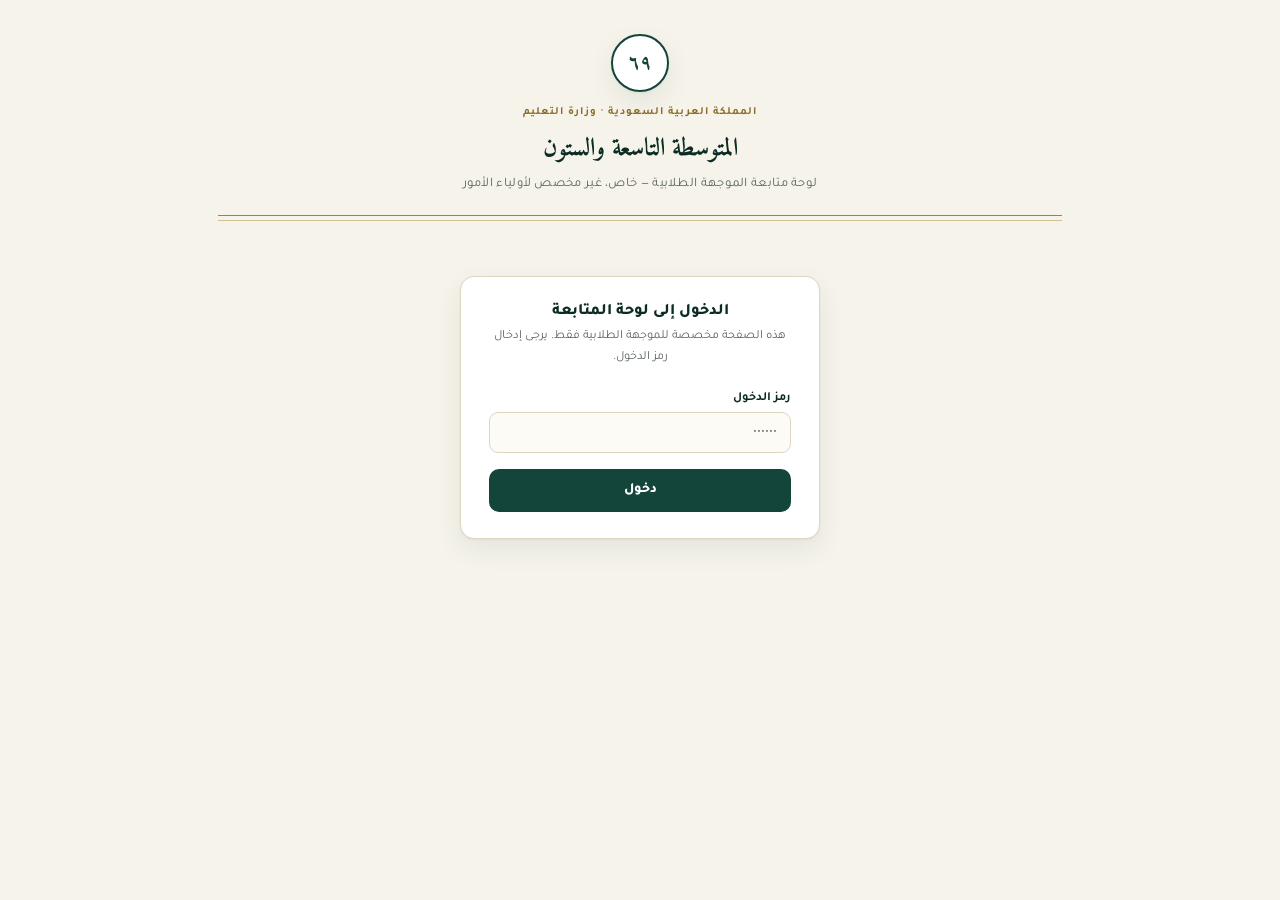
==== dashboard.html @ 9fd3e543 "Add files via upload" ====
<!doctype html>
<html dir="rtl" lang="ar">
<head>
<meta charset="UTF-8" />
<meta name="viewport" content="width=device-width, initial-scale=1" />
<title>لوحة المتابعة — المتوسطة التاسعة والستون</title>
<link rel="stylesheet" href="style.css" />
<style>
  .stats-grid{ display:grid; grid-template-columns:repeat(4,1fr); gap:12px; margin-bottom:18px; }
  @media (max-width:700px){ .stats-grid{ grid-template-columns:repeat(2,1fr); } }
  .stat-card{ background:var(--paper); border:1px solid var(--line); border-radius:12px; padding:15px 17px; box-shadow:var(--shadow); }
  .stat-card .value{ font-size:24px; font-weight:800; color:var(--forest-900); }
  .stat-card .label{ font-size:11.5px; color:var(--ink-soft); margin-top:2px; }

  .filters-row{ display:flex; gap:10px; flex-wrap:wrap; margin-bottom:16px; }
  .filters-row input, .filters-row select{
    font-family:inherit; font-size:13px; padding:10px 12px; border-radius:9px;
    border:1px solid var(--line); background:var(--paper);
  }
  .filters-row input{ flex:1; min-width:180px; }

  .legend{ display:flex; gap:14px; flex-wrap:wrap; margin-bottom:16px; font-size:11.5px; color:var(--ink-soft); }
  .legend-item{ display:flex; align-items:center; gap:6px; }
  .dot{ width:9px; height:9px; border-radius:50%; display:inline-block; }
  .dot.g{ background:var(--green); } .dot.y{ background:var(--yellow); }
  .dot.o{ background:var(--orange); } .dot.r{ background:var(--red); }

  .empty-state{
    text-align:center; padding:44px 20px; color:var(--ink-soft);
    background: repeating-linear-gradient(var(--paper), var(--paper) 27px, #F1EEE1 28px);
    border:1px dashed var(--line); border-radius:14px;
  }
  .empty-state .big{ font-size:15px; font-weight:800; color:var(--forest-900); margin-bottom:6px; }
  .loading{ text-align:center; padding:40px; color:var(--ink-soft); font-size:13px; }

  .student-list{ display:flex; flex-direction:column; gap:10px; }
  .student-card{
    background:var(--paper); border:1px solid var(--line); border-radius:12px;
    border-right: 6px solid var(--status-color, var(--green));
    padding:15px 17px; box-shadow:var(--shadow);
  }
  .student-card-head{ display:flex; justify-content:space-between; align-items:flex-start; gap:10px; cursor:pointer; }
  .student-name{ font-size:14.5px; font-weight:800; color:var(--forest-900); }
  .student-meta{ font-size:12px; color:var(--ink-soft); margin-top:2px; }
  .status-badge{ display:flex; align-items:center; gap:6px; font-size:12px; font-weight:800; padding:5px 11px; border-radius:999px; white-space:nowrap; }
  .status-badge.g{ background:var(--green-bg); color:var(--green); }
  .status-badge.y{ background:var(--yellow-bg); color:var(--yellow); }
  .status-badge.o{ background:var(--orange-bg); color:var(--orange); }
  .status-badge.r{ background:var(--red-bg); color:var(--red); }

  .counts-row{ display:flex; gap:8px; flex-wrap:wrap; margin-top:10px; }
  .count-pill{ font-size:11.5px; background:#F5F2E7; border:1px solid var(--line); padding:4px 10px; border-radius:999px; color:var(--ink-soft); }
  .count-pill b{ color:var(--ink); }

  .details-panel{ display:none; margin-top:12px; padding-top:12px; border-top:1px dashed var(--line); }
  .details-panel.open{ display:block; }
  .history-item{ font-size:12px; padding:8px 0; border-bottom:1px solid #F1EEE1; }
  .history-item:last-child{ border-bottom:none; }
  .history-item .h-top{ display:flex; justify-content:space-between; font-weight:700; }
  .history-item .h-reason{ color:var(--ink-soft); margin-top:2px; }
  .history-item a{ color:var(--forest-500); font-weight:700; }

  .toggle-caret{ font-size:11px; color:var(--ink-soft); margin-inline-start:6px; }
  .section-title{ font-size:13px; font-weight:800; color:var(--forest-900); margin:24px 0 10px; }

  .class-bars{ display:flex; flex-direction:column; gap:8px; }
  .class-bar-row{ display:flex; align-items:center; gap:10px; font-size:12.5px; }
  .class-bar-label{ width:130px; flex-shrink:0; color:var(--ink-soft); }
  .class-bar-track{ flex:1; background:#F1EEE1; border-radius:6px; height:10px; overflow:hidden; }
  .class-bar-fill{ height:100%; background:var(--gold); border-radius:6px; }
  .class-bar-count{ width:22px; text-align:left; font-weight:700; }

  .danger-zone{ margin-top:26px; text-align:center; }
  .danger-link{ font-size:11.5px; color:var(--ink-soft); background:none; border:none; cursor:pointer; text-decoration:underline; font-family:inherit; }
  .confirm-box{ display:none; margin-top:10px; background:var(--red-bg); border:1px solid #F1CFC6; border-radius:10px; padding:12px 14px; font-size:12.5px; color:var(--red); }
  .confirm-box.show{ display:block; }
  .confirm-box .actions{ display:flex; gap:8px; justify-content:center; margin-top:8px; }
  .confirm-box button{ font-family:inherit; font-size:12px; font-weight:700; padding:7px 15px; border-radius:8px; border:none; cursor:pointer; }
  .confirm-yes{ background:var(--red); color:#fff; }
  .confirm-no{ background:#fff; border:1px solid var(--line) !important; color:var(--ink); }

  /* Gate */
  .gate{ max-width:360px; margin: 60px auto; text-align:center; }
  .gate .field{ text-align:right; }
  .gate-msg{ font-size:12.5px; color:var(--red); margin-top:10px; display:none; }
  .gate-msg.show{ display:block; }
  .hidden{ display:none !important; }
</style>
</head>
<body>
<div class="shell">

  <div class="letterhead">
    <div class="emblem">٦٩</div>
    <div class="kicker">المملكة العربية السعودية · وزارة التعليم</div>
    <h1>المتوسطة التاسعة والستون</h1>
    <p>لوحة متابعة الموجهة الطلابية — خاص، غير مخصص لأولياء الأمور</p>
  </div>

  <!-- ACCESS GATE -->
  <div class="card gate" id="gateCard">
    <p class="card-title">الدخول إلى لوحة المتابعة</p>
    <p class="card-sub">هذه الصفحة مخصصة للموجهة الطلابية فقط. يرجى إدخال رمز الدخول.</p>
    <div class="field">
      <label>رمز الدخول</label>
      <input type="text" id="pinInput" placeholder="••••••" />
    </div>
    <button class="btn btn-primary" id="gateBtn" style="width:100%;">دخول</button>
    <div class="gate-msg" id="gateMsg">رمز الدخول غير صحيح، يرجى المحاولة مرة أخرى.</div>
  </div>

  <!-- DASHBOARD -->
  <div id="dashboardWrap" class="hidden">

    <div class="stats-grid" id="statsGrid">
      <div class="stat-card"><div class="value">—</div><div class="label">حالات اليوم</div></div>
      <div class="stat-card"><div class="value">—</div><div class="label">هذا الأسبوع</div></div>
      <div class="stat-card"><div class="value">—</div><div class="label">هذا الشهر</div></div>
      <div class="stat-card"><div class="value">—</div><div class="label">إجمالي الطالبات المسجَّلات</div></div>
    </div>

    <div class="legend">
      <span class="legend-item"><span class="dot g"></span> متابعة عادية</span>
      <span class="legend-item"><span class="dot y"></span> تحتاج انتباهًا</span>
      <span class="legend-item"><span class="dot o"></span> تحتاج متابعة من الموجهة</span>
      <span class="legend-item"><span class="dot r"></span> تحتاج إجراء عاجل</span>
    </div>

    <div class="filters-row">
      <input type="text" id="searchInput" placeholder="بحث باسم الطالبة..." />
      <select id="gradeFilter">
        <option value="">كل الصفوف</option>
        <option>الأول متوسط</option>
        <option>الثاني متوسط</option>
        <option>الثالث متوسط</option>
      </select>
      <select id="statusFilter">
        <option value="">كل الحالات</option>
        <option value="g">🟢 عادية</option>
        <option value="y">🟡 تحتاج انتباهًا</option>
        <option value="o">🟠 تحتاج متابعة</option>
        <option value="r">🔴 عاجلة</option>
      </select>
      <button class="btn btn-ghost" id="refreshBtn">↻ تحديث</button>
    </div>

    <div id="dashBody"><div class="loading">جارٍ تحميل البيانات...</div></div>

    <p class="section-title">الفصول الأكثر غيابًا</p>
    <div class="card" style="padding:16px 18px;">
      <div class="class-bars" id="classBars"><div class="loading" style="padding:10px;">...</div></div>
    </div>

    <div class="danger-zone">
      <button class="danger-link" id="resetLink">مسح جميع البيانات المسجَّلة</button>
      <div class="confirm-box" id="confirmBox">
        هذا الإجراء سيحذف كل السجلات نهائيًا من مصدر البيانات ولا يمكن التراجع عنه. يرجى التأكيد.
        <div class="actions">
          <button class="confirm-yes" id="confirmYes">تأكيد الحذف</button>
          <button class="confirm-no" id="confirmNo">إلغاء</button>
        </div>
      </div>
    </div>
  </div>

</div>

<script>
  // ============ CONFIG ============
  const APPS_SCRIPT_URL = "PASTE_YOUR_APPS_SCRIPT_WEB_APP_URL_HERE";
  // =================================

  let ACCESS_KEY = '';
  let allRecords = [];
  let refreshInterval = null;

  const gateCard = document.getElementById('gateCard');
  const dashboardWrap = document.getElementById('dashboardWrap');
  const pinInput = document.getElementById('pinInput');
  const gateMsg = document.getElementById('gateMsg');

  document.getElementById('gateBtn').addEventListener('click', tryUnlock);
  pinInput.addEventListener('keydown', (e) => { if(e.key === 'Enter') tryUnlock(); });

  async function tryUnlock(){
    const pin = pinInput.value.trim();
    if(!pin) return;
    gateMsg.classList.remove('show');
    const ok = await loadDashboard(pin);
    if(ok){
      ACCESS_KEY = pin;
      gateCard.classList.add('hidden');
      dashboardWrap.classList.remove('hidden');
      if(refreshInterval) clearInterval(refreshInterval);
      refreshInterval = setInterval(() => loadDashboard(ACCESS_KEY), 20000);
    }else{
      gateMsg.classList.add('show');
    }
  }

  function daysAgo(dateStr){
    return Math.floor((new Date() - new Date(dateStr)) / 86400000);
  }

  function statusFor(undocumented, total){
    if(undocumented >= 6 || total >= 10) return { level:'r', label:'تحتاج إجراء عاجل', color:'var(--red)' };
    if(undocumented >= 4 || total >= 7)  return { level:'o', label:'تحتاج متابعة من الموجهة', color:'var(--orange)' };
    if(undocumented >= 2 || total >= 4)  return { level:'y', label:'تحتاج انتباهًا', color:'var(--yellow)' };
    return { level:'g', label:'متابعة عادية', color:'var(--green)' };
  }

  function groupByStudent(records){
    const map = {};
    records.forEach(r => {
      const key = r.studentName + '|' + r.grade + '|' + r.section;
      if(!map[key]) map[key] = { studentName:r.studentName, grade:r.grade, section:r.section, items:[] };
      map[key].items.push(r);
    });
    return Object.values(map).map(s => {
      const absences = s.items.filter(i => i.type === 'غياب');
      const documented = absences.filter(i => i.fileUrl);
      const undocumented = absences.filter(i => !i.fileUrl);
      const late = s.items.filter(i => i.type === 'تأخر');
      const early = s.items.filter(i => i.type === 'خروج مبكر');
      const sorted = [...s.items].sort((a,b) => new Date(b.date) - new Date(a.date));
      return {
        ...s,
        totalAbsences: absences.length,
        documentedCount: documented.length,
        undocumentedCount: undocumented.length,
        lateCount: late.length,
        earlyCount: early.length,
        lastDate: sorted[0] ? sorted[0].date : null,
        history: sorted,
        status: statusFor(undocumented.length, absences.length)
      };
    });
  }

  function renderStats(records){
    const today = new Date().toISOString().slice(0,10);
    const todayCount = records.filter(r => r.date === today).length;
    const weekCount = records.filter(r => daysAgo(r.date) <= 7 && daysAgo(r.date) >= 0).length;
    const monthCount = records.filter(r => daysAgo(r.date) <= 30 && daysAgo(r.date) >= 0).length;
    const studentSet = new Set(records.map(r => r.studentName + '|' + r.grade + '|' + r.section));
    const cards = document.querySelectorAll('#statsGrid .stat-card .value');
    cards[0].textContent = todayCount;
    cards[1].textContent = weekCount;
    cards[2].textContent = monthCount;
    cards[3].textContent = studentSet.size;
  }

  function renderClassBars(records){
    const counts = {};
    records.filter(r => r.type === 'غياب').forEach(r => {
      const key = r.grade + ' - فصل ' + r.section;
      counts[key] = (counts[key] || 0) + 1;
    });
    const entries = Object.entries(counts).sort((a,b) => b[1]-a[1]).slice(0,6);
    const wrap = document.getElementById('classBars');
    if(entries.length === 0){
      wrap.innerHTML = '<p style="font-size:12.5px;color:var(--ink-soft);margin:0;">لا توجد بيانات كافية بعد.</p>';
      return;
    }
    const max = Math.max(...entries.map(e => e[1]));
    wrap.innerHTML = entries.map(([label, count]) => `
      <div class="class-bar-row">
        <div class="class-bar-label">${label}</div>
        <div class="class-bar-track"><div class="class-bar-fill" style="width:${(count/max*100).toFixed(0)}%"></div></div>
        <div class="class-bar-count">${count}</div>
      </div>`).join('');
  }

  function escapeHtml(str){
    const div = document.createElement('div');
    div.textContent = str || '';
    return div.innerHTML;
  }

  function renderStudentList(){
    const search = document.getElementById('searchInput').value.trim();
    const gradeFilter = document.getElementById('gradeFilter').value;
    const statusFilterVal = document.getElementById('statusFilter').value;
    const dashBody = document.getElementById('dashBody');

    if(allRecords.length === 0){
      dashBody.innerHTML = `<div class="empty-state"><div class="big">لا توجد بيانات غياب مسجلة بعد</div><div>بمجرد أن يبدأ أولياء الأمور بتعبئة النموذج، ستظهر بيانات الطالبات هنا.</div></div>`;
      return;
    }

    let students = groupByStudent(allRecords);
    if(search) students = students.filter(s => s.studentName.includes(search));
    if(gradeFilter) students = students.filter(s => s.grade === gradeFilter);
    if(statusFilterVal) students = students.filter(s => s.status.level === statusFilterVal);
    students.sort((a,b) => b.undocumentedCount - a.undocumentedCount);

    if(students.length === 0){
      dashBody.innerHTML = `<div class="empty-state"><div class="big">لا نتائج مطابقة</div><div>يمكن تعديل البحث أو الفلاتر.</div></div>`;
      return;
    }

    dashBody.innerHTML = `<div class="student-list">${students.map((s, idx) => `
      <div class="student-card" style="--status-color:${s.status.color}">
        <div class="student-card-head" onclick="toggleDetails(${idx})">
          <div>
            <div class="student-name">${escapeHtml(s.studentName)}</div>
            <div class="student-meta">${escapeHtml(s.grade)} — فصل ${escapeHtml(s.section)} ${s.lastDate ? '· آخر غياب: ' + s.lastDate : ''}</div>
          </div>
          <div class="status-badge ${s.status.level}">${s.status.label}<span class="toggle-caret">▾</span></div>
        </div>
        <div class="counts-row">
          <span class="count-pill">موثّق بمرفق: <b>${s.documentedCount}</b></span>
          <span class="count-pill">بدون مرفق: <b>${s.undocumentedCount}</b></span>
          <span class="count-pill">تأخر: <b>${s.lateCount}</b></span>
          <span class="count-pill">خروج مبكر: <b>${s.earlyCount}</b></span>
        </div>
        <div class="details-panel" id="details-${idx}">
          ${s.history.map(h => `
            <div class="history-item">
              <div class="h-top"><span>${h.date} — ${h.type}</span>${h.fileUrl ? `<a href="${h.fileUrl}" target="_blank" rel="noopener">عرض المرفق</a>` : ''}</div>
              <div class="h-reason">${escapeHtml(h.reason)}</div>
            </div>`).join('')}
        </div>
      </div>`).join('')}</div>`;
  }

  function toggleDetails(idx){
    const panel = document.getElementById('details-' + idx);
    if(panel) panel.classList.toggle('open');
  }
  window.toggleDetails = toggleDetails;

  async function loadDashboard(pin){
    try{
      const url = APPS_SCRIPT_URL + '?key=' + encodeURIComponent(pin);
      const res = await fetch(url);
      const data = await res.json();
      if(data.status !== 'ok') return false;
      allRecords = data.records || [];
      document.getElementById('dashBody')?.querySelector('.loading');
      renderStats(allRecords);
      renderClassBars(allRecords);
      renderStudentList();
      return true;
    }catch(err){
      return false;
    }
  }

  document.getElementById('refreshBtn')?.addEventListener('click', () => loadDashboard(ACCESS_KEY));
  document.getElementById('searchInput')?.addEventListener('input', renderStudentList);
  document.getElementById('gradeFilter')?.addEventListener('change', renderStudentList);
  document.getElementById('statusFilter')?.addEventListener('change', renderStudentList);

  const resetLink = document.getElementById('resetLink');
  const confirmBox = document.getElementById('confirmBox');
  resetLink?.addEventListener('click', () => confirmBox.classList.add('show'));
  document.getElementById('confirmNo')?.addEventListener('click', () => confirmBox.classList.remove('show'));
  document.getElementById('confirmYes')?.addEventListener('click', async () => {
    try{
      await fetch(APPS_SCRIPT_URL, {
        method: 'POST',
        mode: 'no-cors',
        headers: { 'Content-Type': 'text/plain;charset=utf-8' },
        body: JSON.stringify({ action: 'reset', key: ACCESS_KEY })
      });
      confirmBox.classList.remove('show');
      setTimeout(() => loadDashboard(ACCESS_KEY), 800);
    }catch(e){
      alert('تعذّر حذف البيانات، يرجى المحاولة مرة أخرى.');
    }
  });
</script>
</body>
</html>
---- style.css ----
@import url('https://fonts.googleapis.com/css2?family=Amiri:wght@400;700&family=Tajawal:wght@400;500;700;800&display=swap');

:root{
  --bg: #F5F3EA;
  --paper: #FFFFFF;
  --ink: #1C2622;
  --ink-soft: #5C665F;
  --line: #DED6C0;
  --forest-900: #0B2B24;
  --forest-700: #14453A;
  --forest-500: #1F6152;
  --forest-050: #E8EFE9;
  --gold: #A9812E;
  --gold-dark: #8A6A24;
  --gold-050: #F7EFDA;
  --green:#3E8E52; --green-bg:#E9F5EB;
  --yellow:#B4842A; --yellow-bg:#FBF0D9;
  --orange:#C97A2E; --orange-bg:#FBEADB;
  --red:#B23A2A; --red-bg:#FBEAE6;
  --shadow: 0 1px 2px rgba(11,43,36,0.05), 0 10px 28px rgba(11,43,36,0.07);
}

*{ box-sizing:border-box; }
html,body{ margin:0; padding:0; }
body{
  font-family:'Tajawal','Segoe UI',Tahoma,sans-serif;
  background: var(--bg);
  color: var(--ink);
  min-height:100vh;
}

.shell{ max-width: 880px; margin:0 auto; padding: 0 18px 60px; }

/* ---------- Letterhead ---------- */
.letterhead{
  padding: 34px 0 22px;
  text-align:center;
  border-bottom: 1px solid var(--gold);
  margin-bottom: 30px;
  position: relative;
}
.letterhead::after{
  content:'';
  position:absolute; right:0; left:0; bottom:-6px;
  height:1px; background: var(--gold);
  opacity:.45;
}
.emblem{
  width:58px; height:58px; border-radius:50%;
  border:2px solid var(--forest-700);
  display:flex; align-items:center; justify-content:center;
  margin: 0 auto 14px;
  font-family:'Amiri', serif; font-weight:700; font-size:20px;
  color: var(--forest-700);
  background: var(--paper);
  box-shadow: var(--shadow);
}
.letterhead h1{
  font-family:'Amiri', serif;
  font-size: 25px; font-weight:700;
  color: var(--forest-900);
  margin: 0 0 6px;
}
.letterhead p{
  font-size: 13px; letter-spacing:.3px;
  color: var(--ink-soft);
  margin:0;
}
.letterhead .kicker{
  font-size:11px; color: var(--gold-dark); font-weight:700;
  letter-spacing:1px; text-transform:uppercase;
  margin-bottom:8px;
}

/* ---------- Card ---------- */
.card{
  background: var(--paper);
  border:1px solid var(--line);
  border-radius: 14px;
  padding: 26px 28px;
  box-shadow: var(--shadow);
}
.card + .card{ margin-top:18px; }
.card-title{
  font-size:16px; font-weight:800; color: var(--forest-900);
  margin:0 0 4px;
}
.card-sub{
  font-size:12.5px; color: var(--ink-soft); margin:0 0 22px;
  line-height:1.7;
}

/* ---------- Form fields ---------- */
.grid-2{ display:grid; grid-template-columns:1fr 1fr; gap:16px; }
@media (max-width:600px){ .grid-2{ grid-template-columns:1fr; } }

.field{ display:flex; flex-direction:column; gap:6px; margin-bottom:16px; }
.field label{ font-size:12.5px; font-weight:700; color: var(--forest-900); }
.field label .req{ color: var(--red); margin-inline-start:2px; }
.field .hint{ font-size:11px; color: var(--ink-soft); margin-top:-2px; }

.field input[type=text], .field input[type=date], .field select, .field textarea{
  font-family:inherit; font-size:13.5px; padding:11px 13px;
  border-radius:9px; border:1px solid var(--line);
  background:#FCFBF6; color: var(--ink); outline:none;
  width:100%;
}
.field input:focus, .field select:focus, .field textarea:focus{
  border-color: var(--forest-500);
  box-shadow: 0 0 0 3px var(--forest-050);
}
.field textarea{ resize:vertical; min-height:70px; font-family:inherit; }

.field input[type=file]{
  font-family:inherit; font-size:12.5px; padding:9px 10px;
  border:1px dashed var(--line); border-radius:9px; background:#FCFBF6;
}

.radio-row{ display:flex; gap:10px; flex-wrap:wrap; }
.radio-chip{
  display:flex; align-items:center; gap:6px;
  border:1px solid var(--line); padding:9px 15px; border-radius:999px;
  cursor:pointer; font-size:13px; background:#FCFBF6;
  transition:border-color .15s, background .15s;
}
.radio-chip input{ accent-color: var(--forest-700); }
.radio-chip.checked{ border-color: var(--forest-500); background: var(--forest-050); font-weight:700; }

/* ---------- Buttons ---------- */
.btn{
  font-family:inherit; cursor:pointer; border:none; border-radius:10px;
  font-size:14px; font-weight:800; padding:13px 22px;
}
.btn-primary{ background: var(--forest-700); color:#fff; }
.btn-primary:disabled{ opacity:.55; cursor:not-allowed; }
.btn-primary:hover:not(:disabled){ background: var(--forest-900); }
.btn-ghost{ background:transparent; color:var(--forest-700); border:1px solid var(--line); }
.btn-ghost:hover{ background:var(--forest-050); }
.btn-gold{ background: var(--gold); color:#fff; }
.btn-gold:hover{ background: var(--gold-dark); }

.msg{ margin-top:16px; padding:12px 15px; border-radius:9px; font-size:13px; font-weight:700; display:none; }
.msg.show{ display:block; }
.msg.ok{ background: var(--green-bg); color: var(--green); border:1px solid #CBE7CF; }
.msg.err{ background: var(--red-bg); color: var(--red); border:1px solid #F1CFC6; }

.footer-note{
  text-align:center; font-size:11px; color:var(--ink-soft);
  margin-top:26px; line-height:1.8;
}
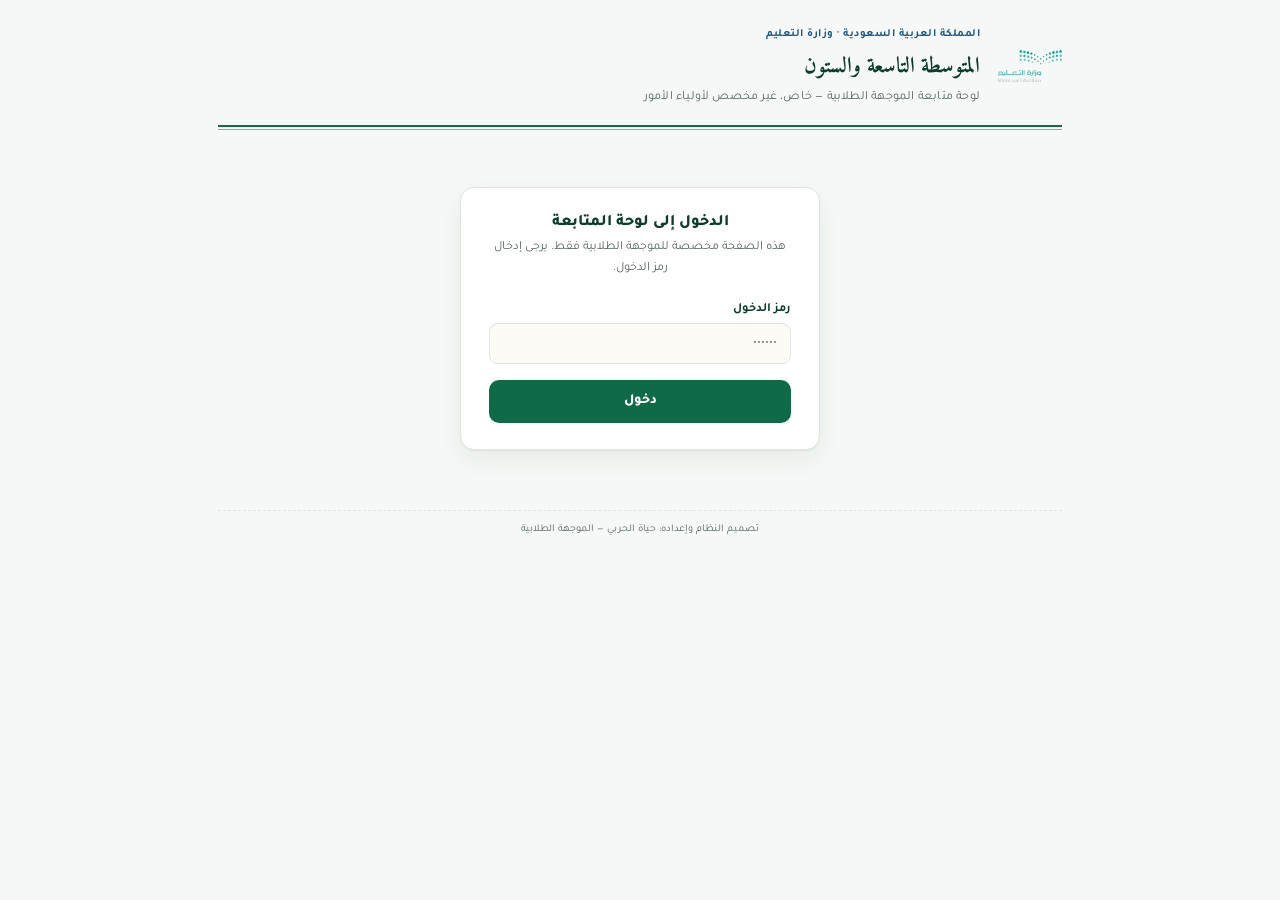
==== commit 03ed3998: "Add files via upload" ====
--- a/dashboard.html
+++ b/dashboard.html
@@ -91,10 +91,17 @@
 <div class="shell">
 
   <div class="letterhead">
-    <div class="emblem">٦٩</div>
-    <div class="kicker">المملكة العربية السعودية · وزارة التعليم</div>
-    <h1>المتوسطة التاسعة والستون</h1>
-    <p>لوحة متابعة الموجهة الطلابية — خاص، غير مخصص لأولياء الأمور</p>
+    <div class="letterhead-row">
+      <div class="logo-slot">
+        <img src="moe-logo.png" alt="شعار وزارة التعليم" onerror="this.style.display='none'; this.parentElement.classList.add('logo-missing');" />
+        <span class="logo-fallback">شعار الوزارة</span>
+      </div>
+      <div class="letterhead-text">
+        <div class="kicker">المملكة العربية السعودية · وزارة التعليم</div>
+        <h1>المتوسطة التاسعة والستون</h1>
+        <p>لوحة متابعة الموجهة الطلابية — خاص، غير مخصص لأولياء الأمور</p>
+      </div>
+    </div>
   </div>
 
   <!-- ACCESS GATE -->
@@ -162,6 +169,8 @@
       </div>
     </div>
   </div>
+
+  <p class="credit-line">تصميم النظام وإعداده: حياة الحربي — الموجهة الطلابية</p>
 
 </div>
 
--- a/style.css
+++ b/style.css
@@ -1,23 +1,23 @@
 @import url('https://fonts.googleapis.com/css2?family=Amiri:wght@400;700&family=Tajawal:wght@400;500;700;800&display=swap');
 
 :root{
-  --bg: #F5F3EA;
+  --bg: #F5F8F6;
   --paper: #FFFFFF;
-  --ink: #1C2622;
-  --ink-soft: #5C665F;
-  --line: #DED6C0;
-  --forest-900: #0B2B24;
-  --forest-700: #14453A;
-  --forest-500: #1F6152;
-  --forest-050: #E8EFE9;
-  --gold: #A9812E;
-  --gold-dark: #8A6A24;
-  --gold-050: #F7EFDA;
+  --ink: #14201B;
+  --ink-soft: #5A665F;
+  --line: #DDE6E1;
+  --forest-900: #0A3D2A;
+  --forest-700: #0F6B47;
+  --forest-500: #1C8A5C;
+  --forest-050: #E6F3EC;
+  --gold: #1D6FA5;
+  --gold-dark: #14588A;
+  --gold-050: #E7F1F8;
   --green:#3E8E52; --green-bg:#E9F5EB;
   --yellow:#B4842A; --yellow-bg:#FBF0D9;
   --orange:#C97A2E; --orange-bg:#FBEADB;
   --red:#B23A2A; --red-bg:#FBEAE6;
-  --shadow: 0 1px 2px rgba(11,43,36,0.05), 0 10px 28px rgba(11,43,36,0.07);
+  --shadow: 0 1px 2px rgba(10,61,42,0.05), 0 10px 26px rgba(10,61,42,0.06);
 }
 
 *{ box-sizing:border-box; }
@@ -33,43 +33,54 @@
 
 /* ---------- Letterhead ---------- */
 .letterhead{
-  padding: 34px 0 22px;
-  text-align:center;
-  border-bottom: 1px solid var(--gold);
+  padding: 28px 0 20px;
+  border-bottom: 2px solid var(--forest-700);
   margin-bottom: 30px;
   position: relative;
 }
 .letterhead::after{
   content:'';
-  position:absolute; right:0; left:0; bottom:-6px;
+  position:absolute; right:0; left:0; bottom:-5px;
   height:1px; background: var(--gold);
-  opacity:.45;
+  opacity:.55;
 }
-.emblem{
-  width:58px; height:58px; border-radius:50%;
-  border:2px solid var(--forest-700);
+.letterhead-row{
+  display:flex; align-items:center; gap:18px;
+}
+.logo-slot{
+  width:64px; height:64px; flex-shrink:0;
   display:flex; align-items:center; justify-content:center;
-  margin: 0 auto 14px;
-  font-family:'Amiri', serif; font-weight:700; font-size:20px;
-  color: var(--forest-700);
-  background: var(--paper);
-  box-shadow: var(--shadow);
 }
+.logo-slot img{ max-width:100%; max-height:100%; object-fit:contain; }
+.logo-fallback{
+  display:none; font-size:9.5px; line-height:1.4; text-align:center;
+  color: var(--ink-soft); border:1px dashed var(--line); border-radius:8px;
+  padding:6px; width:100%; height:100%; align-items:center; justify-content:center;
+}
+.logo-missing .logo-fallback{ display:flex; }
+.logo-missing img{ display:none; }
+.letterhead-text{ flex:1; }
 .letterhead h1{
   font-family:'Amiri', serif;
-  font-size: 25px; font-weight:700;
+  font-size: 22px; font-weight:700;
   color: var(--forest-900);
-  margin: 0 0 6px;
+  margin: 0 0 4px;
 }
 .letterhead p{
-  font-size: 13px; letter-spacing:.3px;
+  font-size: 12.5px; letter-spacing:.2px;
   color: var(--ink-soft);
   margin:0;
 }
 .letterhead .kicker{
   font-size:11px; color: var(--gold-dark); font-weight:700;
-  letter-spacing:1px; text-transform:uppercase;
-  margin-bottom:8px;
+  letter-spacing:.5px;
+  margin-bottom:6px;
+}
+
+/* ---------- Credit line ---------- */
+.credit-line{
+  text-align:center; font-size:10.5px; color: var(--ink-soft);
+  margin-top:8px; padding-top:12px; border-top:1px dashed var(--line);
 }
 
 /* ---------- Card ---------- */
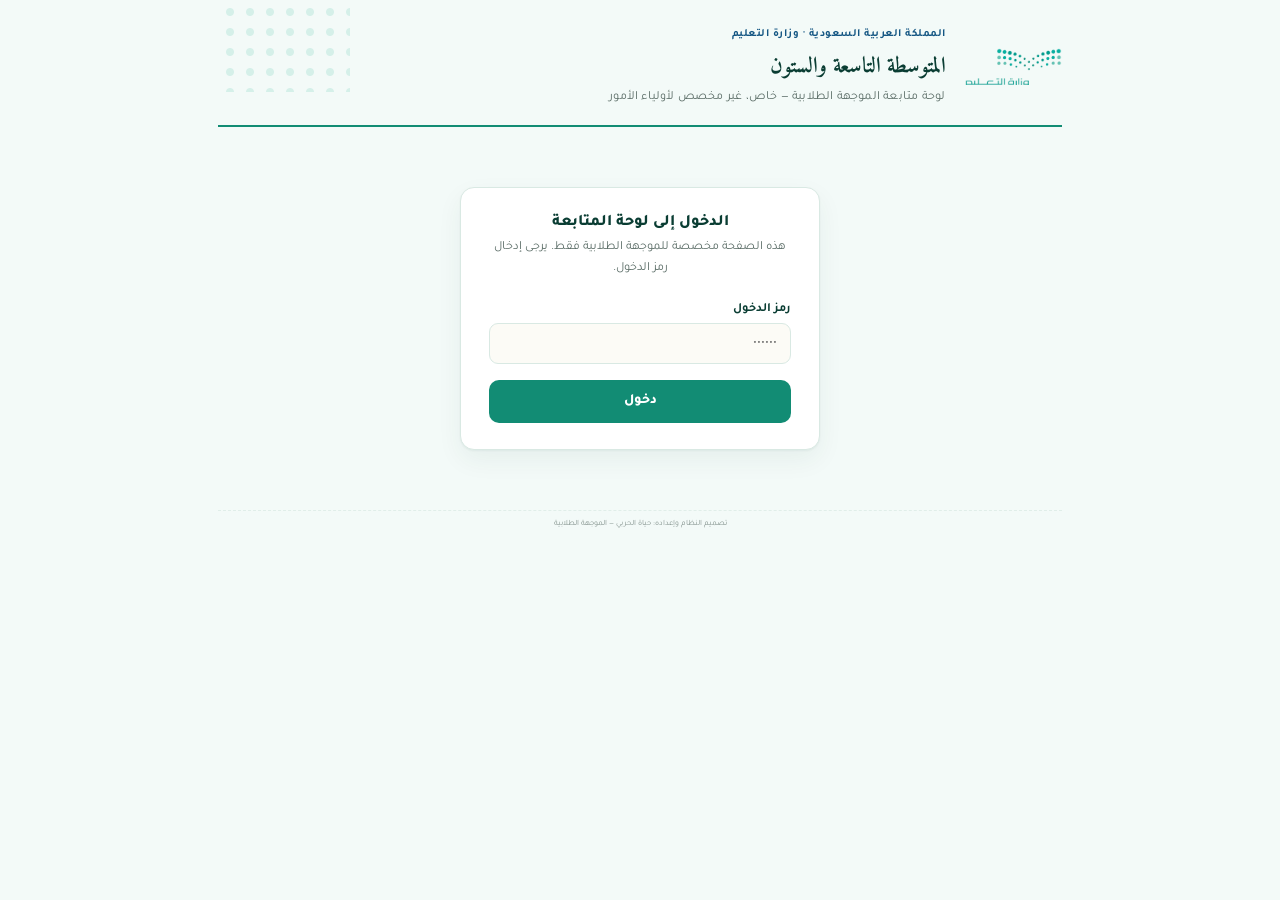
==== commit e5c06f2b: "Update APPS_SCRIPT_URL to new endpoint" ====
--- a/dashboard.html
+++ b/dashboard.html
@@ -27,7 +27,7 @@
 
   .empty-state{
     text-align:center; padding:44px 20px; color:var(--ink-soft);
-    background: repeating-linear-gradient(var(--paper), var(--paper) 27px, #F1EEE1 28px);
+    background: repeating-linear-gradient(var(--paper), var(--paper) 27px, #EEF6F3 28px);
     border:1px dashed var(--line); border-radius:14px;
   }
   .empty-state .big{ font-size:15px; font-weight:800; color:var(--forest-900); margin-bottom:6px; }
@@ -49,16 +49,22 @@
   .status-badge.r{ background:var(--red-bg); color:var(--red); }
 
   .counts-row{ display:flex; gap:8px; flex-wrap:wrap; margin-top:10px; }
-  .count-pill{ font-size:11.5px; background:#F5F2E7; border:1px solid var(--line); padding:4px 10px; border-radius:999px; color:var(--ink-soft); }
+  .count-pill{ font-size:11.5px; background:#EFF6F3; border:1px solid var(--line); padding:4px 10px; border-radius:999px; color:var(--ink-soft); }
   .count-pill b{ color:var(--ink); }
 
   .details-panel{ display:none; margin-top:12px; padding-top:12px; border-top:1px dashed var(--line); }
   .details-panel.open{ display:block; }
-  .history-item{ font-size:12px; padding:8px 0; border-bottom:1px solid #F1EEE1; }
+  .history-item{ font-size:12px; padding:8px 0; border-bottom:1px solid #EEF3F1; }
   .history-item:last-child{ border-bottom:none; }
-  .history-item .h-top{ display:flex; justify-content:space-between; font-weight:700; }
+  .history-item .h-top{ display:flex; justify-content:space-between; align-items:center; font-weight:700; }
+  .history-item .h-actions{ display:flex; align-items:center; gap:8px; font-weight:400; }
   .history-item .h-reason{ color:var(--ink-soft); margin-top:2px; }
   .history-item a{ color:var(--forest-500); font-weight:700; }
+  .delete-btn{
+    font-family:inherit; font-size:10.5px; color:var(--red); background:none;
+    border:1px solid var(--red-bg); padding:3px 9px; border-radius:999px; cursor:pointer;
+  }
+  .delete-btn:hover{ background:var(--red-bg); }
 
   .toggle-caret{ font-size:11px; color:var(--ink-soft); margin-inline-start:6px; }
   .section-title{ font-size:13px; font-weight:800; color:var(--forest-900); margin:24px 0 10px; }
@@ -66,7 +72,7 @@
   .class-bars{ display:flex; flex-direction:column; gap:8px; }
   .class-bar-row{ display:flex; align-items:center; gap:10px; font-size:12.5px; }
   .class-bar-label{ width:130px; flex-shrink:0; color:var(--ink-soft); }
-  .class-bar-track{ flex:1; background:#F1EEE1; border-radius:6px; height:10px; overflow:hidden; }
+  .class-bar-track{ flex:1; background:#EEF3F1; border-radius:6px; height:10px; overflow:hidden; }
   .class-bar-fill{ height:100%; background:var(--gold); border-radius:6px; }
   .class-bar-count{ width:22px; text-align:left; font-weight:700; }
 
@@ -79,7 +85,6 @@
   .confirm-yes{ background:var(--red); color:#fff; }
   .confirm-no{ background:#fff; border:1px solid var(--line) !important; color:var(--ink); }
 
-  /* Gate */
   .gate{ max-width:360px; margin: 60px auto; text-align:center; }
   .gate .field{ text-align:right; }
   .gate-msg{ font-size:12.5px; color:var(--red); margin-top:10px; display:none; }
@@ -104,7 +109,6 @@
     </div>
   </div>
 
-  <!-- ACCESS GATE -->
   <div class="card gate" id="gateCard">
     <p class="card-title">الدخول إلى لوحة المتابعة</p>
     <p class="card-sub">هذه الصفحة مخصصة للموجهة الطلابية فقط. يرجى إدخال رمز الدخول.</p>
@@ -116,21 +120,20 @@
     <div class="gate-msg" id="gateMsg">رمز الدخول غير صحيح، يرجى المحاولة مرة أخرى.</div>
   </div>
 
-  <!-- DASHBOARD -->
   <div id="dashboardWrap" class="hidden">
 
     <div class="stats-grid" id="statsGrid">
-      <div class="stat-card"><div class="value">—</div><div class="label">حالات اليوم</div></div>
-      <div class="stat-card"><div class="value">—</div><div class="label">هذا الأسبوع</div></div>
-      <div class="stat-card"><div class="value">—</div><div class="label">هذا الشهر</div></div>
+      <div class="stat-card"><div class="value">—</div><div class="label">غياب اليوم</div></div>
+      <div class="stat-card"><div class="value">—</div><div class="label">غياب هذا الأسبوع</div></div>
+      <div class="stat-card"><div class="value">—</div><div class="label">غياب هذا الشهر</div></div>
       <div class="stat-card"><div class="value">—</div><div class="label">إجمالي الطالبات المسجَّلات</div></div>
     </div>
 
     <div class="legend">
-      <span class="legend-item"><span class="dot g"></span> متابعة عادية</span>
-      <span class="legend-item"><span class="dot y"></span> تحتاج انتباهًا</span>
-      <span class="legend-item"><span class="dot o"></span> تحتاج متابعة من الموجهة</span>
-      <span class="legend-item"><span class="dot r"></span> تحتاج إجراء عاجل</span>
+      <span class="legend-item"><span class="dot g"></span> متابعة عادية (١–٢ يوم)</span>
+      <span class="legend-item"><span class="dot y"></span> تحتاج انتباهًا (٣–٤ أيام)</span>
+      <span class="legend-item"><span class="dot o"></span> تحتاج متابعة من الموجهة (٥–٩ أيام)</span>
+      <span class="legend-item"><span class="dot r"></span> تحتاج إجراء عاجل (١٠ أيام فأكثر)</span>
     </div>
 
     <div class="filters-row">
@@ -175,9 +178,7 @@
 </div>
 
 <script>
-  // ============ CONFIG ============
-  const APPS_SCRIPT_URL = "PASTE_YOUR_APPS_SCRIPT_WEB_APP_URL_HERE";
-  // =================================
+  const APPS_SCRIPT_URL = "https://script.google.com/macros/s/AKfycbzVQhFoYQvg_ULKXIRxBsq8lGuLXpgWBrLrl78GlAzKvBGScfsbYnF9JaGDV1tPlzTi/exec";
 
   let ACCESS_KEY = '';
   let allRecords = [];
@@ -211,10 +212,10 @@
     return Math.floor((new Date() - new Date(dateStr)) / 86400000);
   }
 
-  function statusFor(undocumented, total){
-    if(undocumented >= 6 || total >= 10) return { level:'r', label:'تحتاج إجراء عاجل', color:'var(--red)' };
-    if(undocumented >= 4 || total >= 7)  return { level:'o', label:'تحتاج متابعة من الموجهة', color:'var(--orange)' };
-    if(undocumented >= 2 || total >= 4)  return { level:'y', label:'تحتاج انتباهًا', color:'var(--yellow)' };
+  function statusFor(total){
+    if(total >= 10) return { level:'r', label:'تحتاج إجراء عاجل', color:'var(--red)' };
+    if(total >= 5)  return { level:'o', label:'تحتاج متابعة من الموجهة', color:'var(--orange)' };
+    if(total >= 3)  return { level:'y', label:'تحتاج انتباهًا', color:'var(--yellow)' };
     return { level:'g', label:'متابعة عادية', color:'var(--green)' };
   }
 
@@ -226,22 +227,17 @@
       map[key].items.push(r);
     });
     return Object.values(map).map(s => {
-      const absences = s.items.filter(i => i.type === 'غياب');
-      const documented = absences.filter(i => i.fileUrl);
-      const undocumented = absences.filter(i => !i.fileUrl);
-      const late = s.items.filter(i => i.type === 'تأخر');
-      const early = s.items.filter(i => i.type === 'خروج مبكر');
+      const documented = s.items.filter(i => i.fileUrl);
+      const undocumented = s.items.filter(i => !i.fileUrl);
       const sorted = [...s.items].sort((a,b) => new Date(b.date) - new Date(a.date));
       return {
         ...s,
-        totalAbsences: absences.length,
+        totalAbsences: s.items.length,
         documentedCount: documented.length,
         undocumentedCount: undocumented.length,
-        lateCount: late.length,
-        earlyCount: early.length,
         lastDate: sorted[0] ? sorted[0].date : null,
         history: sorted,
-        status: statusFor(undocumented.length, absences.length)
+        status: statusFor(s.items.length)
       };
     });
   }
@@ -261,7 +257,7 @@
 
   function renderClassBars(records){
     const counts = {};
-    records.filter(r => r.type === 'غياب').forEach(r => {
+    records.forEach(r => {
       const key = r.grade + ' - فصل ' + r.section;
       counts[key] = (counts[key] || 0) + 1;
     });
@@ -301,7 +297,7 @@
     if(search) students = students.filter(s => s.studentName.includes(search));
     if(gradeFilter) students = students.filter(s => s.grade === gradeFilter);
     if(statusFilterVal) students = students.filter(s => s.status.level === statusFilterVal);
-    students.sort((a,b) => b.undocumentedCount - a.undocumentedCount);
+    students.sort((a,b) => b.totalAbsences - a.totalAbsences);
 
     if(students.length === 0){
       dashBody.innerHTML = `<div class="empty-state"><div class="big">لا نتائج مطابقة</div><div>يمكن تعديل البحث أو الفلاتر.</div></div>`;
@@ -318,15 +314,20 @@
           <div class="status-badge ${s.status.level}">${s.status.label}<span class="toggle-caret">▾</span></div>
         </div>
         <div class="counts-row">
+          <span class="count-pill">إجمالي الغياب: <b>${s.totalAbsences}</b></span>
           <span class="count-pill">موثّق بمرفق: <b>${s.documentedCount}</b></span>
           <span class="count-pill">بدون مرفق: <b>${s.undocumentedCount}</b></span>
-          <span class="count-pill">تأخر: <b>${s.lateCount}</b></span>
-          <span class="count-pill">خروج مبكر: <b>${s.earlyCount}</b></span>
         </div>
         <div class="details-panel" id="details-${idx}">
           ${s.history.map(h => `
             <div class="history-item">
-              <div class="h-top"><span>${h.date} — ${h.type}</span>${h.fileUrl ? `<a href="${h.fileUrl}" target="_blank" rel="noopener">عرض المرفق</a>` : ''}</div>
+              <div class="h-top">
+                <span>${h.date}</span>
+                <span class="h-actions">
+                  ${h.fileUrl ? `<a href="${h.fileUrl}" target="_blank" rel="noopener">عرض المرفق</a>` : ''}
+                  <button class="delete-btn" onclick="deleteRecord('${h.id}')">حذف</button>
+                </span>
+              </div>
               <div class="h-reason">${escapeHtml(h.reason)}</div>
             </div>`).join('')}
         </div>
@@ -338,6 +339,26 @@
     if(panel) panel.classList.toggle('open');
   }
   window.toggleDetails = toggleDetails;
+
+  async function deleteRecord(id){
+    if(!confirm('هل تريدين حذف هذا التسجيل؟ لا يمكن التراجع عن هذا الإجراء.')) return;
+    try{
+      const res = await fetch(APPS_SCRIPT_URL, {
+        method: 'POST',
+        headers: { 'Content-Type': 'text/plain;charset=utf-8' },
+        body: JSON.stringify({ action: 'delete', key: ACCESS_KEY, id })
+      });
+      const result = await res.json();
+      if(result.status === 'ok'){
+        loadDashboard(ACCESS_KEY);
+      }else{
+        alert('تعذّر حذف التسجيل، يرجى المحاولة مرة أخرى.');
+      }
+    }catch(e){
+      alert('تعذّر حذف التسجيل، يرجى التحقق من الاتصال.');
+    }
+  }
+  window.deleteRecord = deleteRecord;
 
   async function loadDashboard(pin){
     try{
@@ -346,7 +367,6 @@
       const data = await res.json();
       if(data.status !== 'ok') return false;
       allRecords = data.records || [];
-      document.getElementById('dashBody')?.querySelector('.loading');
       renderStats(allRecords);
       renderClassBars(allRecords);
       renderStudentList();
--- a/style.css
+++ b/style.css
@@ -1,23 +1,23 @@
 @import url('https://fonts.googleapis.com/css2?family=Amiri:wght@400;700&family=Tajawal:wght@400;500;700;800&display=swap');
 
 :root{
-  --bg: #F5F8F6;
+  --bg: #F3FAF8;
   --paper: #FFFFFF;
-  --ink: #14201B;
-  --ink-soft: #5A665F;
-  --line: #DDE6E1;
-  --forest-900: #0A3D2A;
-  --forest-700: #0F6B47;
-  --forest-500: #1C8A5C;
-  --forest-050: #E6F3EC;
-  --gold: #1D6FA5;
-  --gold-dark: #14588A;
-  --gold-050: #E7F1F8;
+  --ink: #12211D;
+  --ink-soft: #5B6D67;
+  --line: #D9E9E3;
+  --forest-900: #0A3D33;
+  --forest-700: #128C74;
+  --forest-500: #1AAF90;
+  --forest-050: #E3F5F0;
+  --gold: #1B6FA8;
+  --gold-dark: #145683;
+  --gold-050: #E6F0F8;
   --green:#3E8E52; --green-bg:#E9F5EB;
   --yellow:#B4842A; --yellow-bg:#FBF0D9;
   --orange:#C97A2E; --orange-bg:#FBEADB;
   --red:#B23A2A; --red-bg:#FBEAE6;
-  --shadow: 0 1px 2px rgba(10,61,42,0.05), 0 10px 26px rgba(10,61,42,0.06);
+  --shadow: 0 1px 2px rgba(10,61,51,0.05), 0 10px 26px rgba(10,61,51,0.06);
 }
 
 *{ box-sizing:border-box; }
@@ -37,6 +37,15 @@
   border-bottom: 2px solid var(--forest-700);
   margin-bottom: 30px;
   position: relative;
+  overflow: hidden;
+}
+.letterhead::before{
+  content:'';
+  position:absolute; top:-18px; left:-18px; width:150px; height:110px;
+  background-image: radial-gradient(circle, var(--forest-500) 3.5px, transparent 4.5px);
+  background-size: 20px 20px;
+  opacity:.14;
+  pointer-events:none;
 }
 .letterhead::after{
   content:'';
@@ -48,14 +57,14 @@
   display:flex; align-items:center; gap:18px;
 }
 .logo-slot{
-  width:64px; height:64px; flex-shrink:0;
+  height:38px; width:auto; max-width:130px; flex-shrink:0;
   display:flex; align-items:center; justify-content:center;
 }
-.logo-slot img{ max-width:100%; max-height:100%; object-fit:contain; }
+.logo-slot img{ height:100%; width:auto; max-width:130px; object-fit:contain; }
 .logo-fallback{
-  display:none; font-size:9.5px; line-height:1.4; text-align:center;
+  display:none; font-size:9px; line-height:1.4; text-align:center;
   color: var(--ink-soft); border:1px dashed var(--line); border-radius:8px;
-  padding:6px; width:100%; height:100%; align-items:center; justify-content:center;
+  padding:6px 10px; align-items:center; justify-content:center;
 }
 .logo-missing .logo-fallback{ display:flex; }
 .logo-missing img{ display:none; }
@@ -79,8 +88,8 @@
 
 /* ---------- Credit line ---------- */
 .credit-line{
-  text-align:center; font-size:10.5px; color: var(--ink-soft);
-  margin-top:8px; padding-top:12px; border-top:1px dashed var(--line);
+  text-align:center; font-size:8px; color: var(--ink-soft);
+  opacity:.7; margin-top:6px; padding-top:8px; border-top:1px dashed var(--line);
 }
 
 /* ---------- Card ---------- */
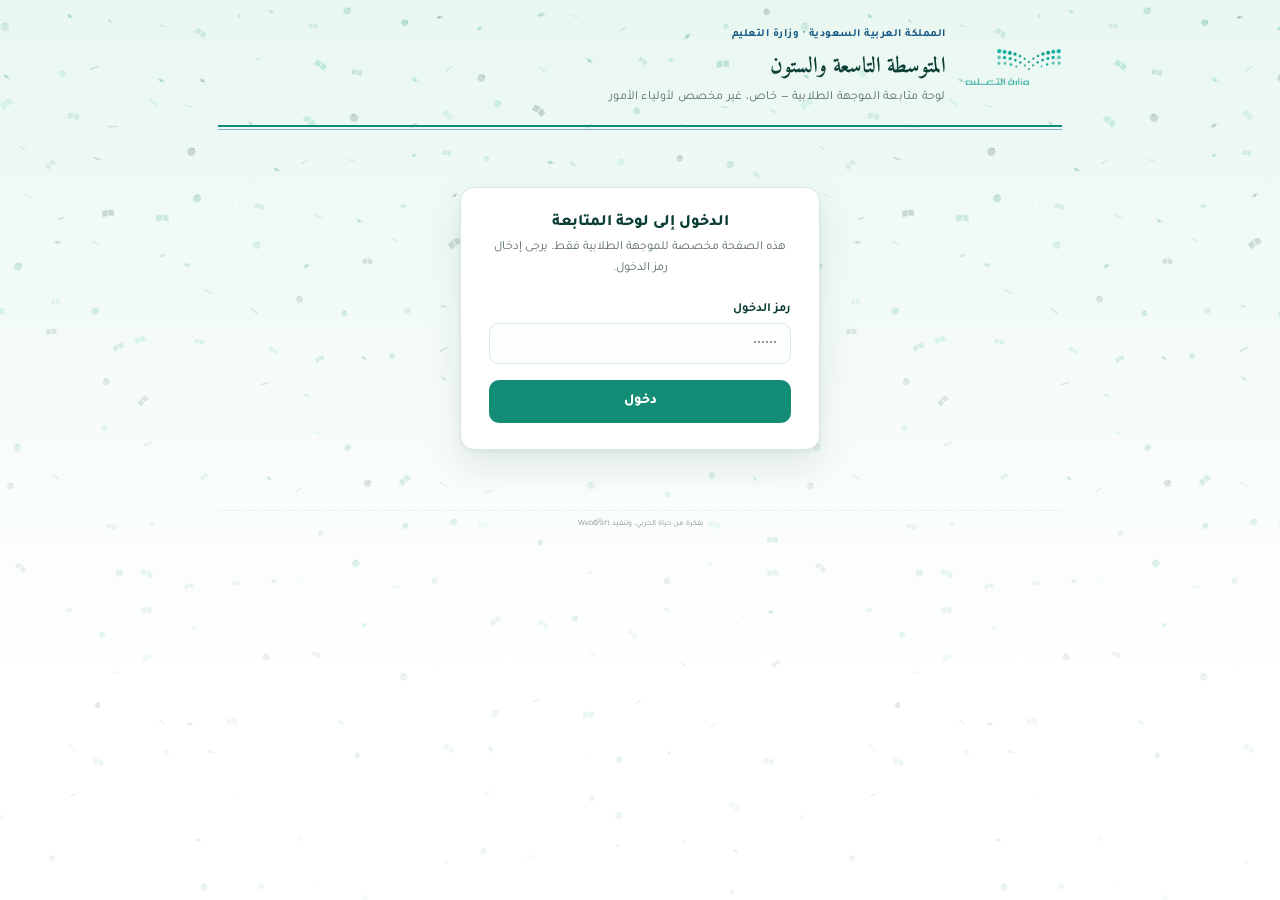
==== commit 23fe5535: "Update dashboard.html" ====
--- a/dashboard.html
+++ b/dashboard.html
@@ -173,7 +173,7 @@
     </div>
   </div>
 
-  <p class="credit-line">تصميم النظام وإعداده: حياة الحربي — الموجهة الطلابية</p>
+  <p class="credit-line">بفكرة من حياة الحربي، وتنفيذ WebCraft</p>
 
 </div>
 
--- a/style.css
+++ b/style.css
@@ -18,13 +18,19 @@
   --orange:#C97A2E; --orange-bg:#FBEADB;
   --red:#B23A2A; --red-bg:#FBEAE6;
   --shadow: 0 1px 2px rgba(10,61,51,0.05), 0 10px 26px rgba(10,61,51,0.06);
+  --dot-color: rgba(18,140,116,0.08);
 }
 
 *{ box-sizing:border-box; }
 html,body{ margin:0; padding:0; }
 body{
   font-family:'Tajawal','Segoe UI',Tahoma,sans-serif;
-  background: var(--bg);
+  background-image:
+    url("[data-uri]"),
+    linear-gradient(180deg, #E9F7F1 0%, #F1FAF7 30%, #FFFFFF 75%);
+  background-size: 800px 2200px, 100% 100%;
+  background-repeat: repeat-x, no-repeat;
+  background-position: top center, top center;
   color: var(--ink);
   min-height:100vh;
 }
@@ -37,15 +43,6 @@
   border-bottom: 2px solid var(--forest-700);
   margin-bottom: 30px;
   position: relative;
-  overflow: hidden;
-}
-.letterhead::before{
-  content:'';
-  position:absolute; top:-18px; left:-18px; width:150px; height:110px;
-  background-image: radial-gradient(circle, var(--forest-500) 3.5px, transparent 4.5px);
-  background-size: 20px 20px;
-  opacity:.14;
-  pointer-events:none;
 }
 .letterhead::after{
   content:'';
@@ -92,13 +89,35 @@
   opacity:.7; margin-top:6px; padding-top:8px; border-top:1px dashed var(--line);
 }
 
+/* ---------- Banner / Announcement ---------- */
+.banner{
+  border-radius: 14px;
+  overflow: hidden;
+  border: 1px solid var(--line);
+  background: var(--paper);
+  box-shadow: 0 2px 4px rgba(10,61,51,0.06), 0 16px 36px rgba(10,61,51,0.10);
+  margin-bottom: 18px;
+}
+.banner img{ display:block; width:100%; height:auto; }
+.banner-fallback{
+  display:none; padding: 26px 16px; text-align:center;
+  font-size:12.5px; line-height:1.8; color: var(--ink-soft);
+  border:1px dashed var(--line); border-radius:14px; background:#FBFEFD;
+}
+.banner-fallback code{
+  background: var(--forest-050); color: var(--forest-900);
+  padding:2px 7px; border-radius:6px; font-family:inherit; font-weight:700;
+}
+.banner-missing .banner-fallback{ display:block; }
+.banner-missing img{ display:none; }
+
 /* ---------- Card ---------- */
 .card{
   background: var(--paper);
   border:1px solid var(--line);
   border-radius: 14px;
   padding: 26px 28px;
-  box-shadow: var(--shadow);
+  box-shadow: 0 2px 4px rgba(10,61,51,0.06), 0 16px 36px rgba(10,61,51,0.10);
 }
 .card + .card{ margin-top:18px; }
 .card-title{
@@ -114,7 +133,7 @@
 .grid-2{ display:grid; grid-template-columns:1fr 1fr; gap:16px; }
 @media (max-width:600px){ .grid-2{ grid-template-columns:1fr; } }
 
-.field{ display:flex; flex-direction:column; gap:6px; margin-bottom:16px; }
+.field{ display:flex; flex-direction:column; gap:6px; margin-bottom:16px; min-width:0; }
 .field label{ font-size:12.5px; font-weight:700; color: var(--forest-900); }
 .field label .req{ color: var(--red); margin-inline-start:2px; }
 .field .hint{ font-size:11px; color: var(--ink-soft); margin-top:-2px; }
@@ -122,8 +141,74 @@
 .field input[type=text], .field input[type=date], .field select, .field textarea{
   font-family:inherit; font-size:13.5px; padding:11px 13px;
   border-radius:9px; border:1px solid var(--line);
-  background:#FCFBF6; color: var(--ink); outline:none;
-  width:100%;
+  background:#FBFEFD; color: var(--ink); outline:none;
+  width:100%; min-width:0; box-sizing:border-box;
+  -webkit-appearance:none; appearance:none;
+}
+.field input:disabled{ opacity:.6; cursor:not-allowed; }
+
+/* ---------- Date field (custom display) ----------
+   iOS/Android render the native date value with their own font size,
+   alignment and formatting, ignoring our CSS. Rather than fighting that
+   (which breaks again on OS updates), we keep the native <input type=date>
+   fully functional but invisible, and show our own styled text on top —
+   this looks and behaves identically on every device. */
+.date-wrap{ position:relative; }
+.date-wrap input[type=date]{
+  position:relative; z-index:1; max-width:100%;
+  background:transparent;
+  color:transparent; -webkit-text-fill-color:transparent;
+  cursor:pointer;
+}
+.date-wrap input[type=date]::-webkit-datetime-edit{ color:transparent; -webkit-text-fill-color:transparent; }
+.date-wrap input[type=date]::-webkit-calendar-picker-indicator{
+  position:absolute; inset:0; width:100%; height:100%; margin:0; padding:0;
+  opacity:0; cursor:pointer;
+}
+.date-display{
+  position:absolute; inset:0; z-index:0;
+  display:flex; align-items:center; justify-content:flex-end;
+  padding:11px 13px; padding-left:36px;
+  border-radius:9px; background-color:#FBFEFD;
+  font-family:inherit; font-size:13.5px; color: var(--ink);
+  pointer-events:none; white-space:nowrap; overflow:hidden;
+  background-image: url("data:image/svg+xml;utf8,<svg xmlns='http://www.w3.org/2000/svg' width='15' height='15' viewBox='0 0 24 24' fill='none' stroke='%23128C74' stroke-width='2' stroke-linecap='round' stroke-linejoin='round'><rect x='3' y='5' width='18' height='16' rx='2'/><path d='M16 3v4M8 3v4M3 10h18'/></svg>");
+  background-repeat:no-repeat;
+  background-position: left 13px center;
+}
+
+/* ---------- Name field (searchable autocomplete) ---------- */
+.autocomplete-wrap{ position:relative; }
+.autocomplete-list{
+  position:absolute; z-index:20; top:calc(100% + 6px); right:0; left:0;
+  margin:0; padding:6px; list-style:none;
+  max-height:230px; overflow-y:auto;
+  background:var(--paper); border:1px solid var(--line); border-radius:10px;
+  box-shadow: 0 6px 20px rgba(10,61,51,0.14);
+}
+.autocomplete-list li{
+  padding:9px 11px; border-radius:7px; font-size:13.5px;
+  color:var(--ink); cursor:pointer;
+}
+.autocomplete-list li:hover, .autocomplete-list li.active{
+  background: var(--forest-050); color: var(--forest-900); font-weight:700;
+}
+.autocomplete-list li.autocomplete-empty{
+  color: var(--ink-soft); cursor:default; text-align:center;
+}
+.autocomplete-list li.autocomplete-empty:hover{ background:transparent; font-weight:400; }
+
+.field select{
+  appearance:none; -webkit-appearance:none; -moz-appearance:none;
+  cursor:pointer;
+  background-image: url("data:image/svg+xml;utf8,<svg xmlns='http://www.w3.org/2000/svg' width='14' height='14' viewBox='0 0 24 24' fill='none' stroke='%23128C74' stroke-width='2.5' stroke-linecap='round' stroke-linejoin='round'><polyline points='6 9 12 15 18 9'></polyline></svg>");
+  background-repeat:no-repeat;
+  background-position: left 13px center;
+  padding-left: 34px;
+}
+.field select:disabled{
+  background-image: url("data:image/svg+xml;utf8,<svg xmlns='http://www.w3.org/2000/svg' width='14' height='14' viewBox='0 0 24 24' fill='none' stroke='%23A7B3AD' stroke-width='2.5' stroke-linecap='round' stroke-linejoin='round'><polyline points='6 9 12 15 18 9'></polyline></svg>");
+  color: var(--ink-soft); cursor:not-allowed; background-color:#F7F9F8;
 }
 .field input:focus, .field select:focus, .field textarea:focus{
   border-color: var(--forest-500);
@@ -133,14 +218,14 @@
 
 .field input[type=file]{
   font-family:inherit; font-size:12.5px; padding:9px 10px;
-  border:1px dashed var(--line); border-radius:9px; background:#FCFBF6;
+  border:1px dashed var(--line); border-radius:9px; background:#FBFEFD;
 }
 
 .radio-row{ display:flex; gap:10px; flex-wrap:wrap; }
 .radio-chip{
   display:flex; align-items:center; gap:6px;
   border:1px solid var(--line); padding:9px 15px; border-radius:999px;
-  cursor:pointer; font-size:13px; background:#FCFBF6;
+  cursor:pointer; font-size:13px; background:#FBFEFD;
   transition:border-color .15s, background .15s;
 }
 .radio-chip input{ accent-color: var(--forest-700); }
